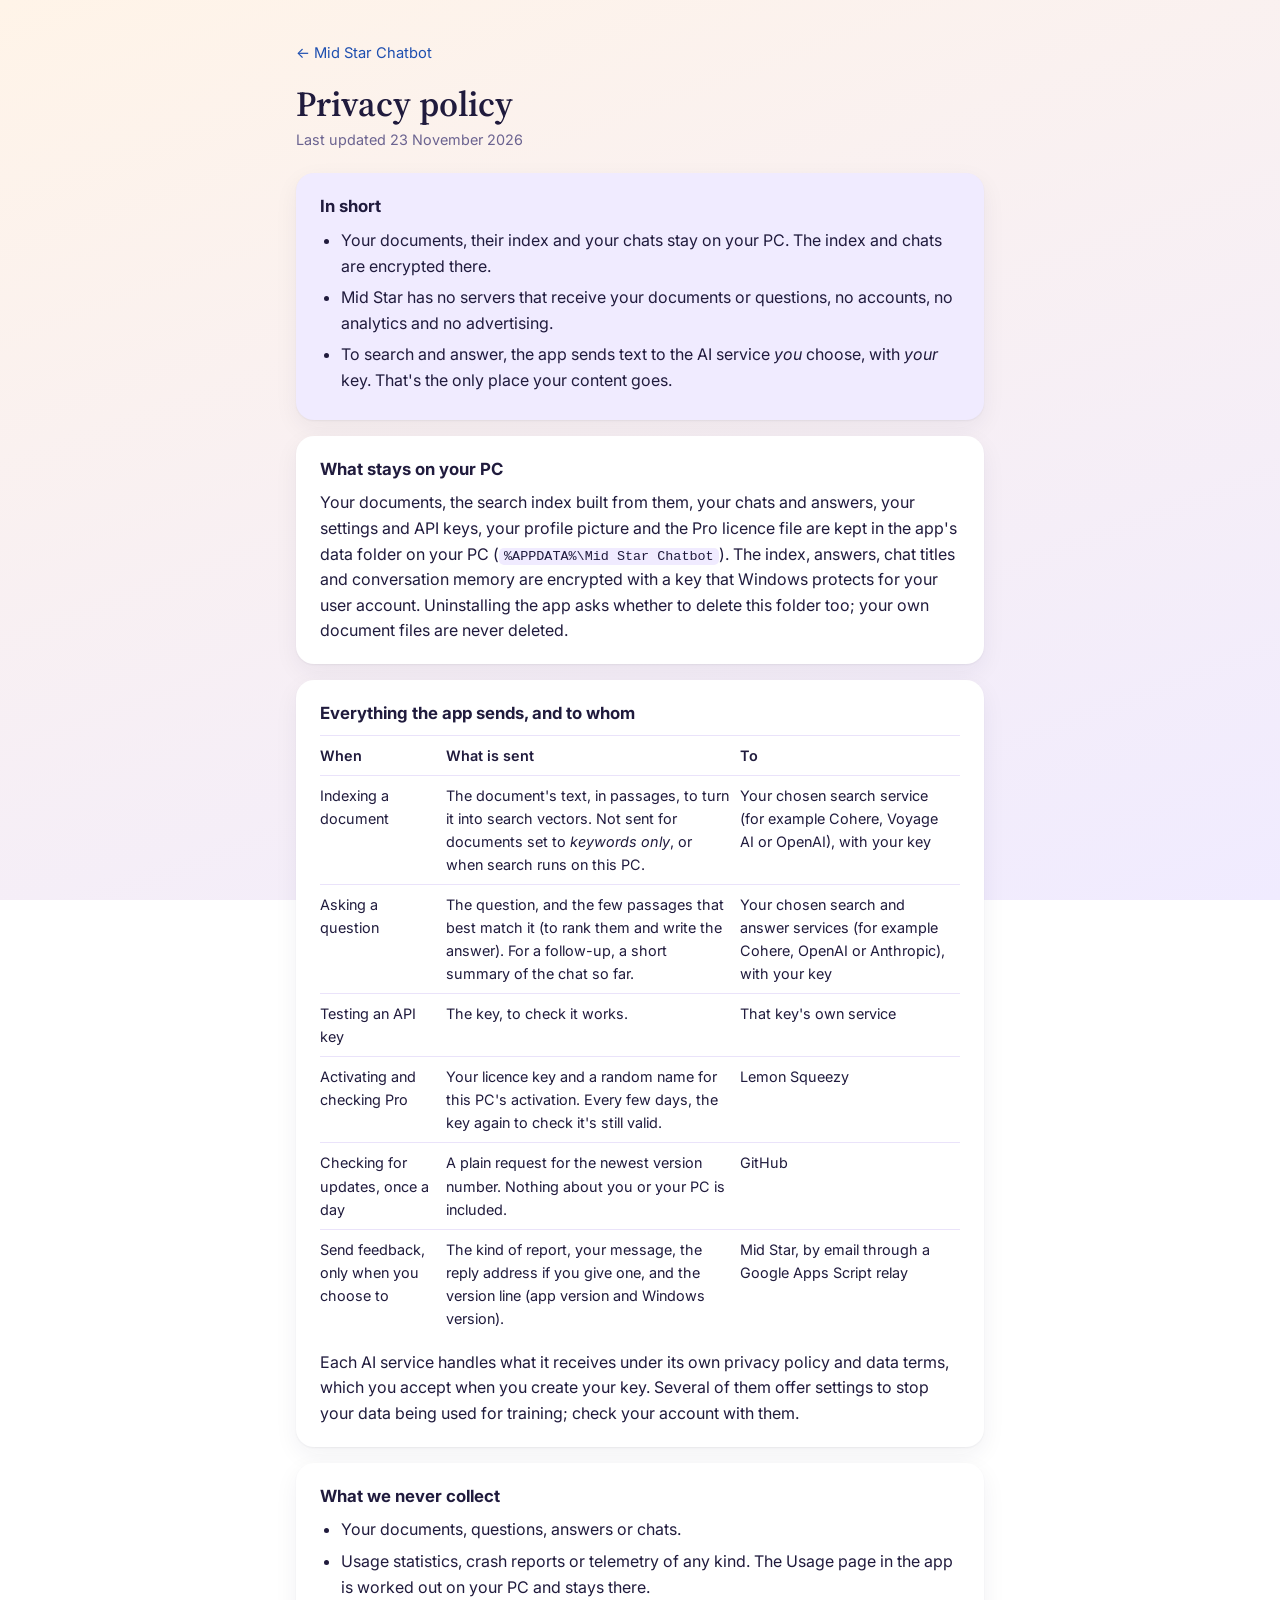
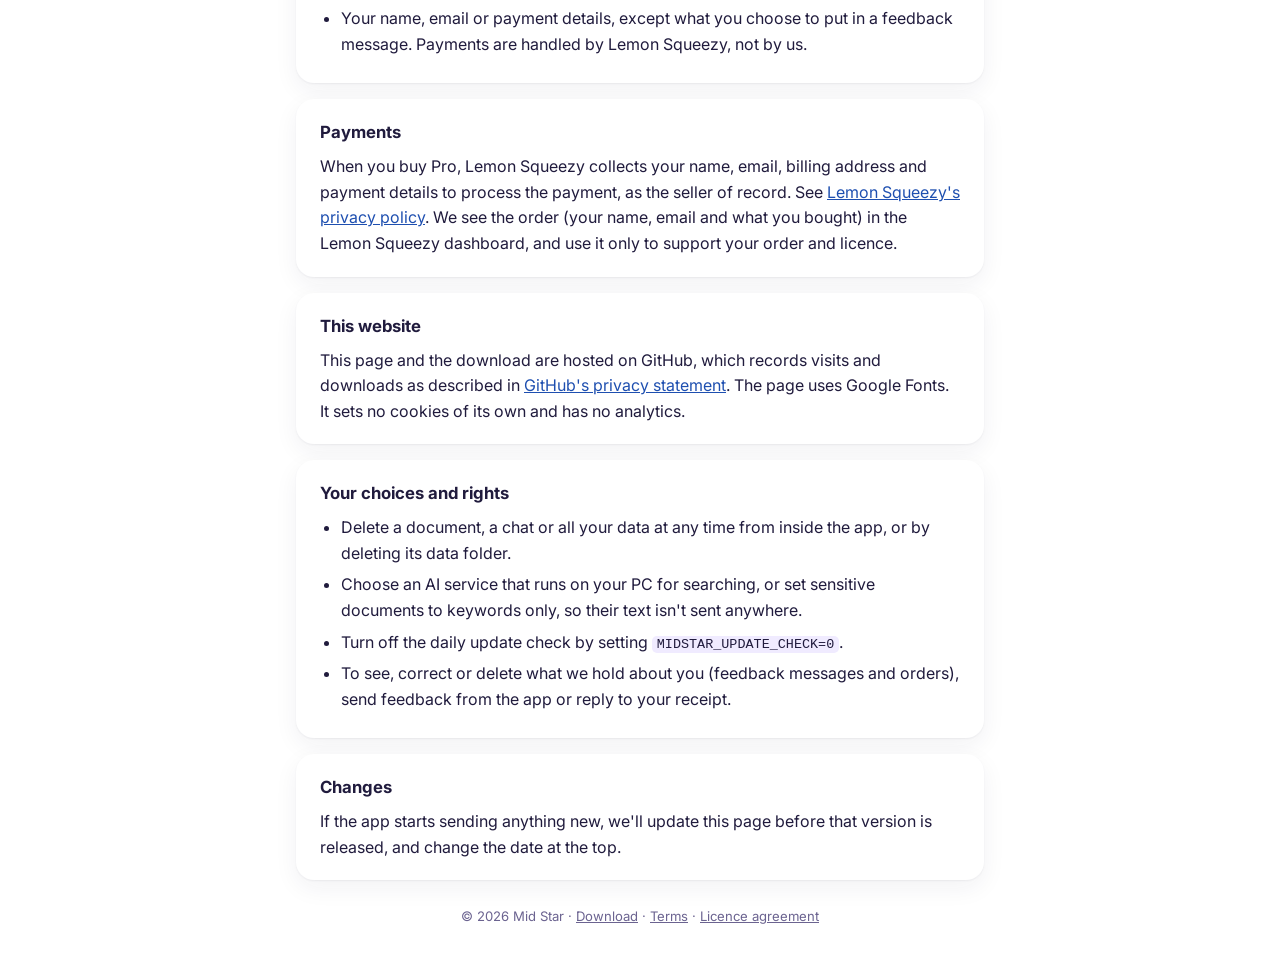
==== privacy.html @ 4aff1b57 "Terms of use and sale, and privacy policy; licence agreement updated for every document type and AI " ====
<!DOCTYPE html>
<!-- Copyright (c) 2026 Mid Star. All rights reserved. -->
<html lang="en">
<head>
<meta charset="UTF-8">
<meta name="viewport" content="width=device-width, initial-scale=1.0">
<title>Privacy policy — Mid Star Chatbot</title>
<meta name="description" content="What Mid Star Chatbot keeps on your PC, and exactly what it sends, to whom.">
<link rel="icon" type="image/png" href="icon-192.png">
<link rel="preconnect" href="https://fonts.googleapis.com">
<link href="https://fonts.googleapis.com/css2?family=Source+Serif+4:opsz,wght@8..60,600&family=Inter:wght@400;500;600&display=swap" rel="stylesheet">
<meta name="theme-color" content="#F0EBFF" media="(prefers-color-scheme: light)">
<meta name="theme-color" content="#16131F" media="(prefers-color-scheme: dark)">
<style>
  :root {
    --bg-a: #FFF4E8; --bg-b: #F0EBFF; --paper: #FFFFFF; --ink: #201B3D; --ink-soft: #6B6390;
    --blue: #2D6CDF; --blue-deep: #1E4FB0; --purple: #7C5CFC; --red: #F0503F; --rule: #EAE3FA; --tint: #F0EBFF;
    color-scheme: light;
  }
  @media (prefers-color-scheme: dark) {
    :root {
      --bg-a: #16131F; --bg-b: #1C1730; --paper: #1E1A2B; --ink: #EEEAF8; --ink-soft: #A79FC8;
      --blue: #6E9BF0; --blue-deep: #9DBBF5; --purple: #A08BFF; --red: #FF7B6B; --rule: #342D4A; --tint: #2A2440;
      color-scheme: dark;
    }
  }
  * { box-sizing: border-box; }
  body { margin: 0; min-height: 100vh; font-family: "Inter", -apple-system, BlinkMacSystemFont, "Segoe UI", sans-serif;
         color: var(--ink); background: linear-gradient(160deg, var(--bg-a) 0%, var(--bg-b) 100%) fixed; line-height: 1.6; }
  main { width: min(720px, 100%); margin: 0 auto; padding: 40px 16px 40px; }
  .back { display: inline-block; margin: 0 0 18px; color: var(--blue-deep); font-size: 0.92rem; text-decoration: none; }
  .back:hover { text-decoration: underline; }
  h1 { margin: 0 0 4px; font-family: "Source Serif 4", Georgia, serif; font-weight: 600; font-size: clamp(1.7rem, 5vw, 2.2rem); line-height: 1.15; }
  .updated { margin: 0 0 22px; color: var(--ink-soft); font-size: 0.9rem; }
  .card { margin: 0 0 16px; padding: 20px 24px; border-radius: 18px; background: var(--paper);
          box-shadow: 0 1px 2px rgba(32, 27, 61, 0.06), 0 8px 24px rgba(32, 27, 61, 0.06); }
  h2 { margin: 0 0 8px; font-size: 1.05rem; }
  p, ul { margin: 0 0 10px; }
  .card > :last-child { margin-bottom: 0; }
  ul { padding-left: 1.3em; }
  li { margin: 0 0 6px; }
  a { color: var(--blue-deep); }
  .summary { background: var(--tint); }
  footer { margin-top: 26px; font-size: 0.82rem; color: var(--ink-soft); text-align: center; }
  footer a { color: inherit; }
  table { width: 100%; border-collapse: collapse; font-size: 0.9rem; }
  th, td { text-align: left; vertical-align: top; padding: 8px 8px 8px 0; border-top: 1px solid var(--rule); }
  th { font-weight: 600; }
  .wide { overflow-x: auto; }
  code { font-family: Consolas, "SFMono-Regular", Menlo, monospace; font-size: 0.84rem; padding: 1px 5px; border-radius: 5px; background: var(--tint); overflow-wrap: anywhere; }
</style>
</head>
<body>
<main>
  <a class="back" href="./">← Mid Star Chatbot</a>
  <h1>Privacy policy</h1>
  <p class="updated">Last updated 23 November 2026</p>

  <section class="card summary">
    <h2>In short</h2>
    <ul>
      <li>Your documents, their index and your chats stay on your PC. The index and chats are encrypted there.</li>
      <li>Mid Star has no servers that receive your documents or questions, no accounts, no analytics and no advertising.</li>
      <li>To search and answer, the app sends text to the AI service <em>you</em> choose, with <em>your</em> key. That's the only place your content goes.</li>
    </ul>
  </section>

  <section class="card">
    <h2>What stays on your PC</h2>
    <p>Your documents, the search index built from them, your chats and answers, your settings and API keys, your profile picture and the Pro licence file are kept in the app's data folder on your PC (<code>%APPDATA%\Mid Star Chatbot</code>). The index, answers, chat titles and conversation memory are encrypted with a key that Windows protects for your user account. Uninstalling the app asks whether to delete this folder too; your own document files are never deleted.</p>
  </section>

  <section class="card">
    <h2>Everything the app sends, and to whom</h2>
    <div class="wide">
    <table>
      <tr><th>When</th><th>What is sent</th><th>To</th></tr>
      <tr><td>Indexing a document</td><td>The document's text, in passages, to turn it into search vectors. Not sent for documents set to <em>keywords only</em>, or when search runs on this PC.</td><td>Your chosen search service (for example Cohere, Voyage AI or OpenAI), with your key</td></tr>
      <tr><td>Asking a question</td><td>The question, and the few passages that best match it (to rank them and write the answer). For a follow-up, a short summary of the chat so far.</td><td>Your chosen search and answer services (for example Cohere, OpenAI or Anthropic), with your key</td></tr>
      <tr><td>Testing an API key</td><td>The key, to check it works.</td><td>That key's own service</td></tr>
      <tr><td>Activating and checking Pro</td><td>Your licence key and a random name for this PC's activation. Every few days, the key again to check it's still valid.</td><td>Lemon Squeezy</td></tr>
      <tr><td>Checking for updates, once a day</td><td>A plain request for the newest version number. Nothing about you or your PC is included.</td><td>GitHub</td></tr>
      <tr><td>Send feedback, only when you choose to</td><td>The kind of report, your message, the reply address if you give one, and the version line (app version and Windows version).</td><td>Mid Star, by email through a Google Apps Script relay</td></tr>
    </table>
    </div>
    <p style="margin-top: 12px">Each AI service handles what it receives under its own privacy policy and data terms, which you accept when you create your key. Several of them offer settings to stop your data being used for training; check your account with them.</p>
  </section>

  <section class="card">
    <h2>What we never collect</h2>
    <ul>
      <li>Your documents, questions, answers or chats.</li>
      <li>Usage statistics, crash reports or telemetry of any kind. The Usage page in the app is worked out on your PC and stays there.</li>
      <li>Your name, email or payment details, except what you choose to put in a feedback message. Payments are handled by Lemon Squeezy, not by us.</li>
    </ul>
  </section>

  <section class="card">
    <h2>Payments</h2>
    <p>When you buy Pro, Lemon Squeezy collects your name, email, billing address and payment details to process the payment, as the seller of record. See <a href="https://www.lemonsqueezy.com/privacy">Lemon Squeezy's privacy policy</a>. We see the order (your name, email and what you bought) in the Lemon Squeezy dashboard, and use it only to support your order and licence.</p>
  </section>

  <section class="card">
    <h2>This website</h2>
    <p>This page and the download are hosted on GitHub, which records visits and downloads as described in <a href="https://docs.github.com/en/site-policy/privacy-policies/github-general-privacy-statement">GitHub's privacy statement</a>. The page uses Google Fonts. It sets no cookies of its own and has no analytics.</p>
  </section>

  <section class="card">
    <h2>Your choices and rights</h2>
    <ul>
      <li>Delete a document, a chat or all your data at any time from inside the app, or by deleting its data folder.</li>
      <li>Choose an AI service that runs on your PC for searching, or set sensitive documents to keywords only, so their text isn't sent anywhere.</li>
      <li>Turn off the daily update check by setting <code>MIDSTAR_UPDATE_CHECK=0</code>.</li>
      <li>To see, correct or delete what we hold about you (feedback messages and orders), send feedback from the app or reply to your receipt.</li>
    </ul>
  </section>

  <section class="card">
    <h2>Changes</h2>
    <p>If the app starts sending anything new, we'll update this page before that version is released, and change the date at the top.</p>
  </section>

  <footer>
    © 2026 Mid Star · <a href="./">Download</a> · <a href="terms.html">Terms</a> · <a href="LICENSE.txt">Licence agreement</a>
  </footer>
</main>
</body>
</html>
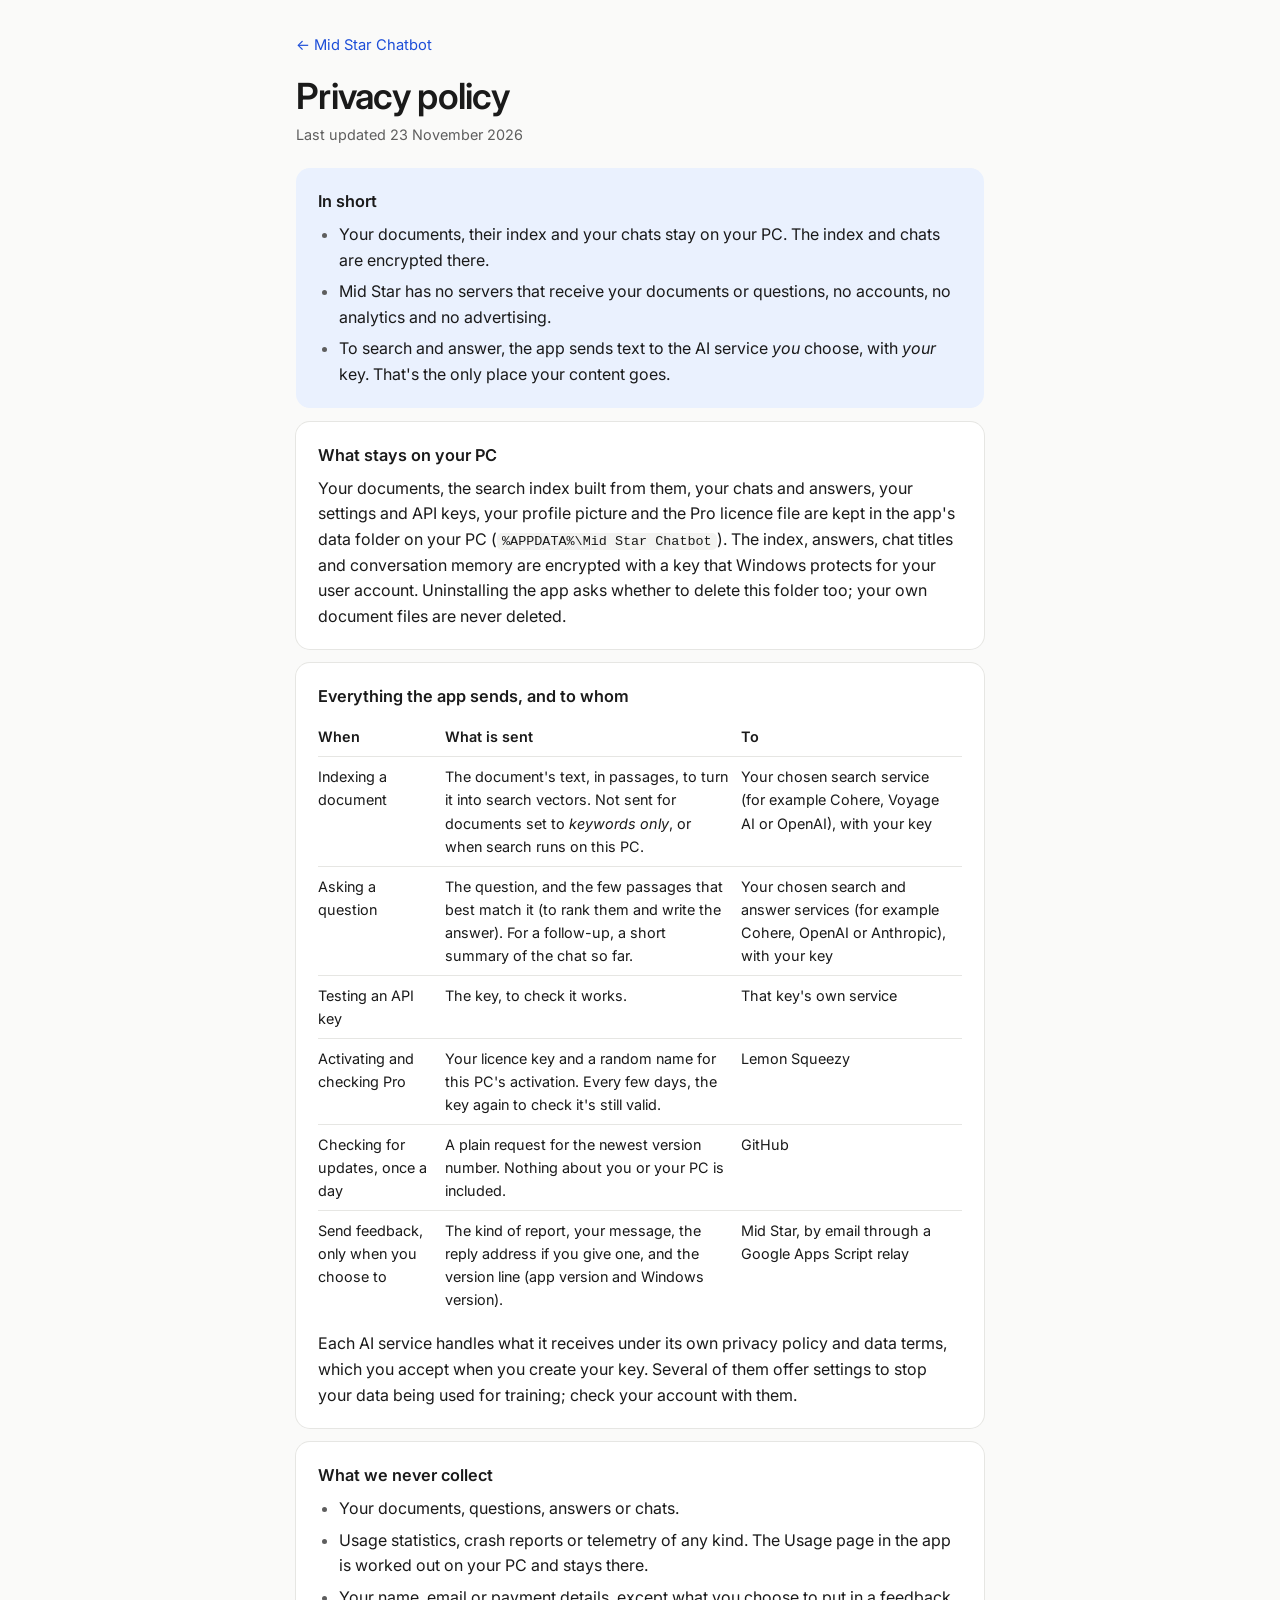
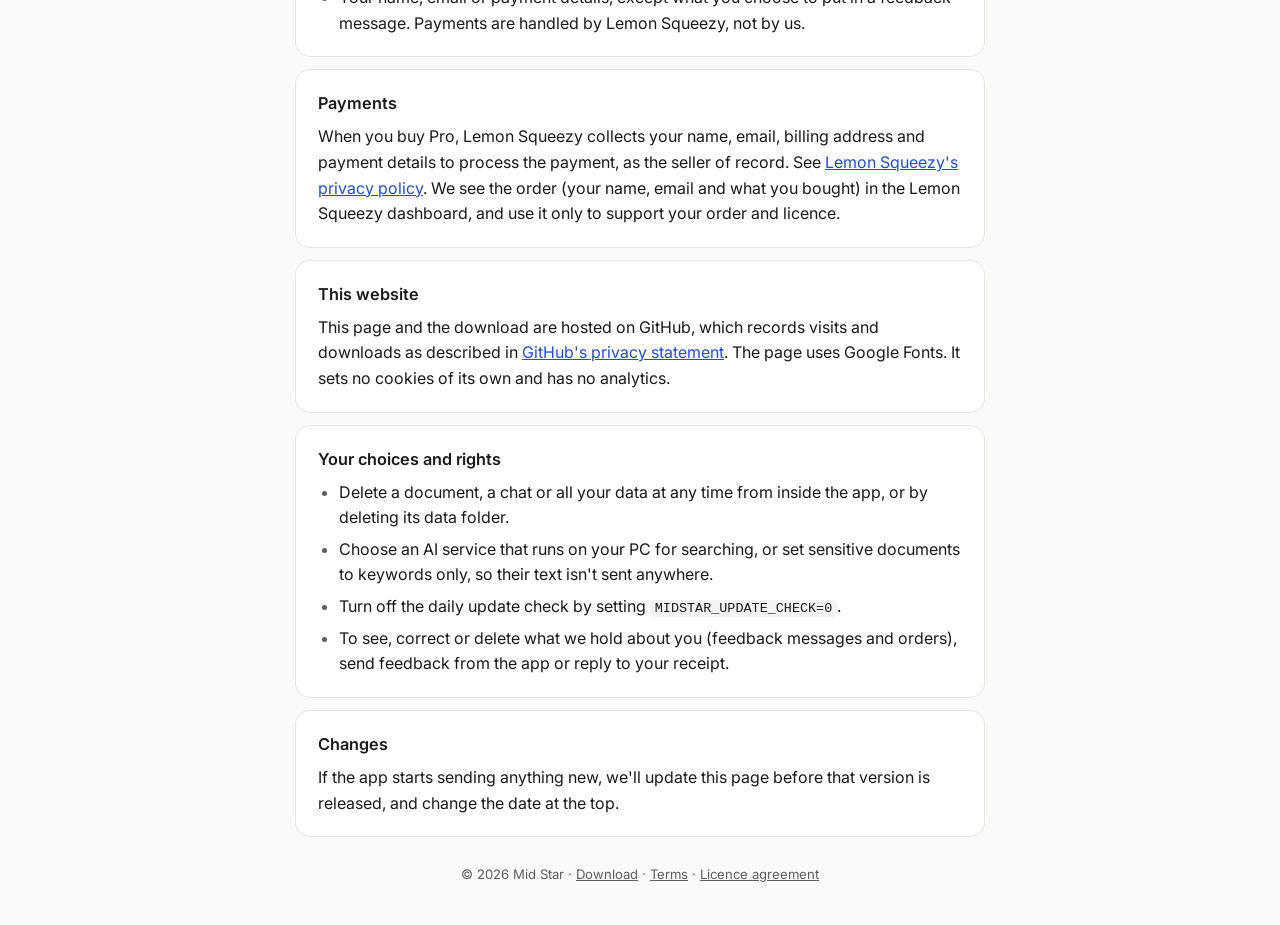
==== commit c6ff9f20: "Restyle the download, terms and privacy pages to match the app: flat, one blue, Inter, light and dar" ====
--- a/privacy.html
+++ b/privacy.html
@@ -8,50 +8,13 @@
 <meta name="description" content="What Mid Star Chatbot keeps on your PC, and exactly what it sends, to whom.">
 <link rel="icon" type="image/png" href="icon-192.png">
 <link rel="preconnect" href="https://fonts.googleapis.com">
-<link href="https://fonts.googleapis.com/css2?family=Source+Serif+4:opsz,wght@8..60,600&family=Inter:wght@400;500;600&display=swap" rel="stylesheet">
-<meta name="theme-color" content="#F0EBFF" media="(prefers-color-scheme: light)">
-<meta name="theme-color" content="#16131F" media="(prefers-color-scheme: dark)">
-<style>
-  :root {
-    --bg-a: #FFF4E8; --bg-b: #F0EBFF; --paper: #FFFFFF; --ink: #201B3D; --ink-soft: #6B6390;
-    --blue: #2D6CDF; --blue-deep: #1E4FB0; --purple: #7C5CFC; --red: #F0503F; --rule: #EAE3FA; --tint: #F0EBFF;
-    color-scheme: light;
-  }
-  @media (prefers-color-scheme: dark) {
-    :root {
-      --bg-a: #16131F; --bg-b: #1C1730; --paper: #1E1A2B; --ink: #EEEAF8; --ink-soft: #A79FC8;
-      --blue: #6E9BF0; --blue-deep: #9DBBF5; --purple: #A08BFF; --red: #FF7B6B; --rule: #342D4A; --tint: #2A2440;
-      color-scheme: dark;
-    }
-  }
-  * { box-sizing: border-box; }
-  body { margin: 0; min-height: 100vh; font-family: "Inter", -apple-system, BlinkMacSystemFont, "Segoe UI", sans-serif;
-         color: var(--ink); background: linear-gradient(160deg, var(--bg-a) 0%, var(--bg-b) 100%) fixed; line-height: 1.6; }
-  main { width: min(720px, 100%); margin: 0 auto; padding: 40px 16px 40px; }
-  .back { display: inline-block; margin: 0 0 18px; color: var(--blue-deep); font-size: 0.92rem; text-decoration: none; }
-  .back:hover { text-decoration: underline; }
-  h1 { margin: 0 0 4px; font-family: "Source Serif 4", Georgia, serif; font-weight: 600; font-size: clamp(1.7rem, 5vw, 2.2rem); line-height: 1.15; }
-  .updated { margin: 0 0 22px; color: var(--ink-soft); font-size: 0.9rem; }
-  .card { margin: 0 0 16px; padding: 20px 24px; border-radius: 18px; background: var(--paper);
-          box-shadow: 0 1px 2px rgba(32, 27, 61, 0.06), 0 8px 24px rgba(32, 27, 61, 0.06); }
-  h2 { margin: 0 0 8px; font-size: 1.05rem; }
-  p, ul { margin: 0 0 10px; }
-  .card > :last-child { margin-bottom: 0; }
-  ul { padding-left: 1.3em; }
-  li { margin: 0 0 6px; }
-  a { color: var(--blue-deep); }
-  .summary { background: var(--tint); }
-  footer { margin-top: 26px; font-size: 0.82rem; color: var(--ink-soft); text-align: center; }
-  footer a { color: inherit; }
-  table { width: 100%; border-collapse: collapse; font-size: 0.9rem; }
-  th, td { text-align: left; vertical-align: top; padding: 8px 8px 8px 0; border-top: 1px solid var(--rule); }
-  th { font-weight: 600; }
-  .wide { overflow-x: auto; }
-  code { font-family: Consolas, "SFMono-Regular", Menlo, monospace; font-size: 0.84rem; padding: 1px 5px; border-radius: 5px; background: var(--tint); overflow-wrap: anywhere; }
-</style>
+<link href="https://fonts.googleapis.com/css2?family=Inter:wght@400;500;600&display=swap" rel="stylesheet">
+<meta name="theme-color" content="#FAFAF9" media="(prefers-color-scheme: light)">
+<meta name="theme-color" content="#131313" media="(prefers-color-scheme: dark)">
+<link rel="stylesheet" href="site.css">
 </head>
 <body>
-<main>
+<main class="wide-page">
   <a class="back" href="./">← Mid Star Chatbot</a>
   <h1>Privacy policy</h1>
   <p class="updated">Last updated 23 November 2026</p>
--- a/site.css
+++ b/site.css
@@ -0,0 +1,87 @@
+/* Copyright (c) 2026 Mid Star. All rights reserved.
+   The download, terms and privacy pages: the same flat look as the app (one
+   blue accent, Inter, hairline rings instead of shadows), light and dark. */
+:root {
+  --bg: #FAFAF9; --paper: #FFFFFF; --ink: #1A1A1A; --ink-soft: #5E5E5E;
+  --blue: #2563EB; --blue-deep: #1D4ED8; --on-blue: #FFFFFF; --rule: #E6E6E3; --tint: #F3F3F1;
+  --accent-bg: #EAF1FE; --warn-ink: #A16207; --warn-bg: #FBF3DB;
+  color-scheme: light;
+}
+@media (prefers-color-scheme: dark) {
+  :root {
+    --bg: #131313; --paper: #1B1B1B; --ink: #ECECEC; --ink-soft: #A6A6A6;
+    --blue: #7AA7FF; --blue-deep: #A9C4FF; --on-blue: #0B1530; --rule: #2E2E2E; --tint: #242424;
+    --accent-bg: #1C2740; --warn-ink: #E5B567; --warn-bg: #36290F;
+    color-scheme: dark;
+  }
+}
+* { box-sizing: border-box; }
+body {
+  margin: 0;
+  min-height: 100vh;
+  font-family: "Inter", -apple-system, BlinkMacSystemFont, "Segoe UI", sans-serif;
+  color: var(--ink);
+  background: var(--bg);
+  line-height: 1.6;
+  -webkit-font-smoothing: antialiased;
+}
+main { width: min(680px, 100%); margin: 0 auto; padding: 48px 16px 40px; }
+main.wide-page { width: min(720px, 100%); padding-top: 32px; }
+a { color: var(--blue-deep); }
+a:focus-visible, button:focus-visible { outline: 2px solid var(--blue); outline-offset: 3px; border-radius: 6px; }
+
+/* The brand row: the logo and the name. */
+.brand { display: flex; align-items: center; gap: 14px; }
+.brand img { width: 52px; height: 52px; border-radius: 14px; }
+h1 { margin: 0; font-weight: 600; font-size: clamp(1.75rem, 5.5vw, 2.25rem); line-height: 1.15; letter-spacing: -0.02em; }
+.for { margin: 2px 0 0; font-size: 0.95rem; color: var(--ink-soft); }
+.tagline { margin: 22px 0 26px; font-size: 1.1rem; }
+
+/* Cards: paper on the page, with a hairline ring. */
+.card { margin: 0 0 14px; padding: 20px 22px; border-radius: 14px; background: var(--paper); box-shadow: 0 0 0 1px var(--rule); }
+.card > :last-child { margin-bottom: 0; }
+.card.summary { background: var(--accent-bg); box-shadow: none; }
+h2 { margin: 0 0 8px; font-size: 1.02rem; font-weight: 600; }
+p, ul, ol { margin: 0 0 10px; }
+ul, ol { padding-left: 1.3em; }
+li { margin: 0 0 6px; }
+li:last-child { margin: 0; }
+li::marker { color: var(--ink-soft); }
+.muted { color: var(--ink-soft); font-size: 0.9rem; }
+
+/* The download button: the page's one blue call to action. */
+.download {
+  display: inline-flex; align-items: center; gap: 10px;
+  padding: 13px 24px; border-radius: 10px;
+  font-weight: 600; font-size: 1.02rem; text-decoration: none;
+  color: var(--on-blue); background: var(--blue);
+}
+.download:hover { background: var(--blue-deep); }
+.download svg { width: 20px; height: 20px; fill: none; stroke: currentColor; stroke-width: 2.2; stroke-linecap: round; stroke-linejoin: round; }
+.meta { margin: 12px 0 0; font-size: 0.88rem; color: var(--ink-soft); }
+
+/* On a phone: send the link to a PC. */
+.phone { margin: 0 0 14px; padding: 16px 18px; border-radius: 14px; color: var(--warn-ink); background: var(--warn-bg); font-size: 0.95rem; }
+.phone p { margin: 0 0 10px; }
+.link-btn {
+  padding: 8px 14px; border: none; border-radius: 8px; font: inherit; font-weight: 600; font-size: 0.9rem;
+  color: var(--ink); background: var(--paper); box-shadow: 0 0 0 1px var(--rule); cursor: pointer;
+}
+
+code {
+  font-family: Consolas, "SFMono-Regular", Menlo, monospace; font-size: 0.84rem;
+  padding: 1px 5px; border-radius: 5px; background: var(--tint); overflow-wrap: anywhere;
+}
+
+/* Terms and privacy. */
+.back { display: inline-block; margin: 0 0 18px; font-size: 0.92rem; text-decoration: none; }
+.back:hover { text-decoration: underline; }
+.updated { margin: 6px 0 22px; color: var(--ink-soft); font-size: 0.9rem; }
+.wide { overflow-x: auto; }
+table { width: 100%; border-collapse: collapse; font-size: 0.9rem; }
+th, td { text-align: left; vertical-align: top; padding: 8px 10px 8px 0; border-top: 1px solid var(--rule); }
+th { font-weight: 600; border-top: none; }
+
+footer { margin-top: 28px; font-size: 0.82rem; color: var(--ink-soft); text-align: center; }
+footer a { color: inherit; }
+[hidden] { display: none !important; }
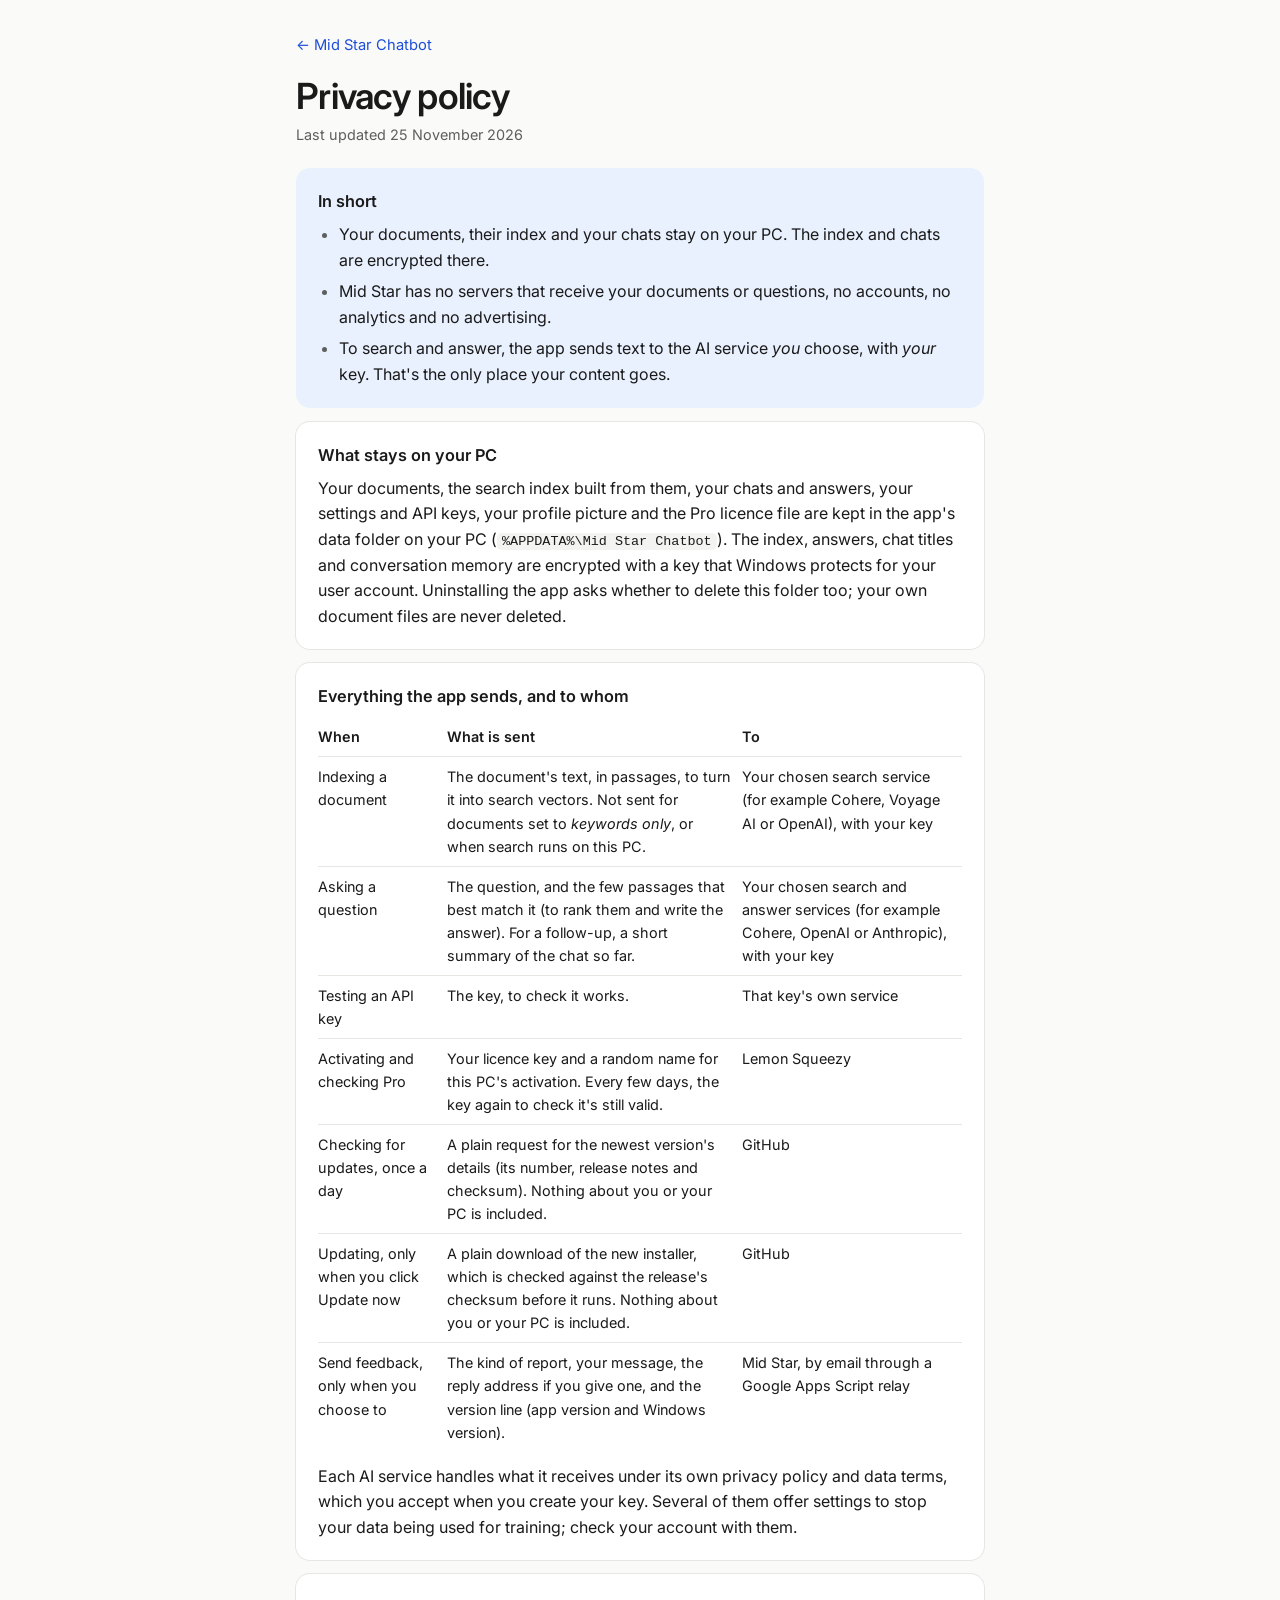
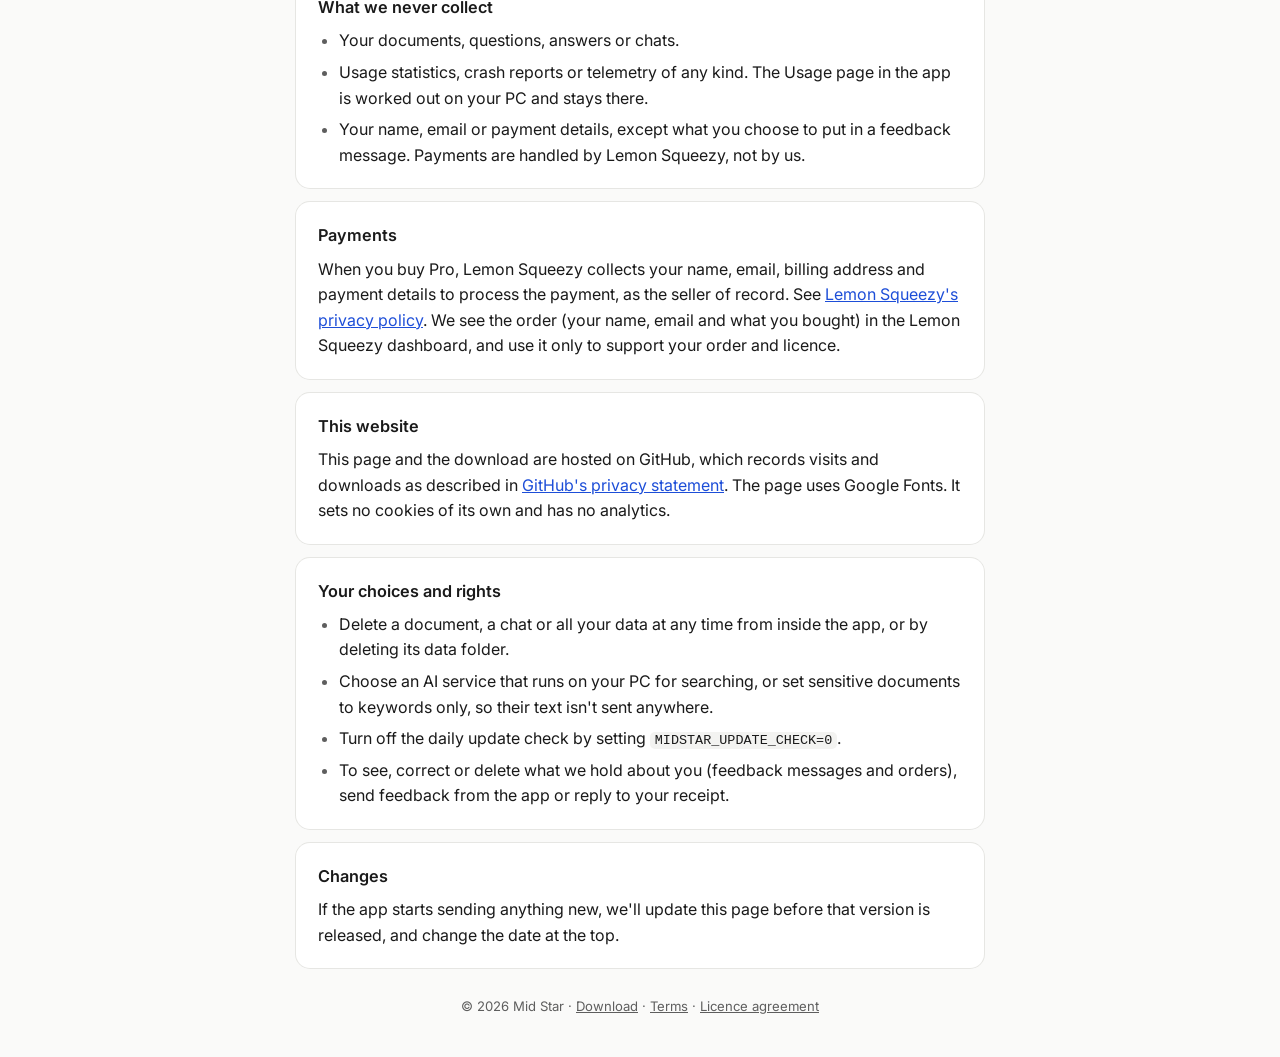
==== commit 285f9914: "Privacy: one-click updates download the installer from GitHub (1.8.0)" ====
--- a/privacy.html
+++ b/privacy.html
@@ -17,7 +17,7 @@
 <main class="wide-page">
   <a class="back" href="./">← Mid Star Chatbot</a>
   <h1>Privacy policy</h1>
-  <p class="updated">Last updated 23 November 2026</p>
+  <p class="updated">Last updated 25 November 2026</p>
 
   <section class="card summary">
     <h2>In short</h2>
@@ -42,7 +42,8 @@
       <tr><td>Asking a question</td><td>The question, and the few passages that best match it (to rank them and write the answer). For a follow-up, a short summary of the chat so far.</td><td>Your chosen search and answer services (for example Cohere, OpenAI or Anthropic), with your key</td></tr>
       <tr><td>Testing an API key</td><td>The key, to check it works.</td><td>That key's own service</td></tr>
       <tr><td>Activating and checking Pro</td><td>Your licence key and a random name for this PC's activation. Every few days, the key again to check it's still valid.</td><td>Lemon Squeezy</td></tr>
-      <tr><td>Checking for updates, once a day</td><td>A plain request for the newest version number. Nothing about you or your PC is included.</td><td>GitHub</td></tr>
+      <tr><td>Checking for updates, once a day</td><td>A plain request for the newest version's details (its number, release notes and checksum). Nothing about you or your PC is included.</td><td>GitHub</td></tr>
+      <tr><td>Updating, only when you click Update now</td><td>A plain download of the new installer, which is checked against the release's checksum before it runs. Nothing about you or your PC is included.</td><td>GitHub</td></tr>
       <tr><td>Send feedback, only when you choose to</td><td>The kind of report, your message, the reply address if you give one, and the version line (app version and Windows version).</td><td>Mid Star, by email through a Google Apps Script relay</td></tr>
     </table>
     </div>
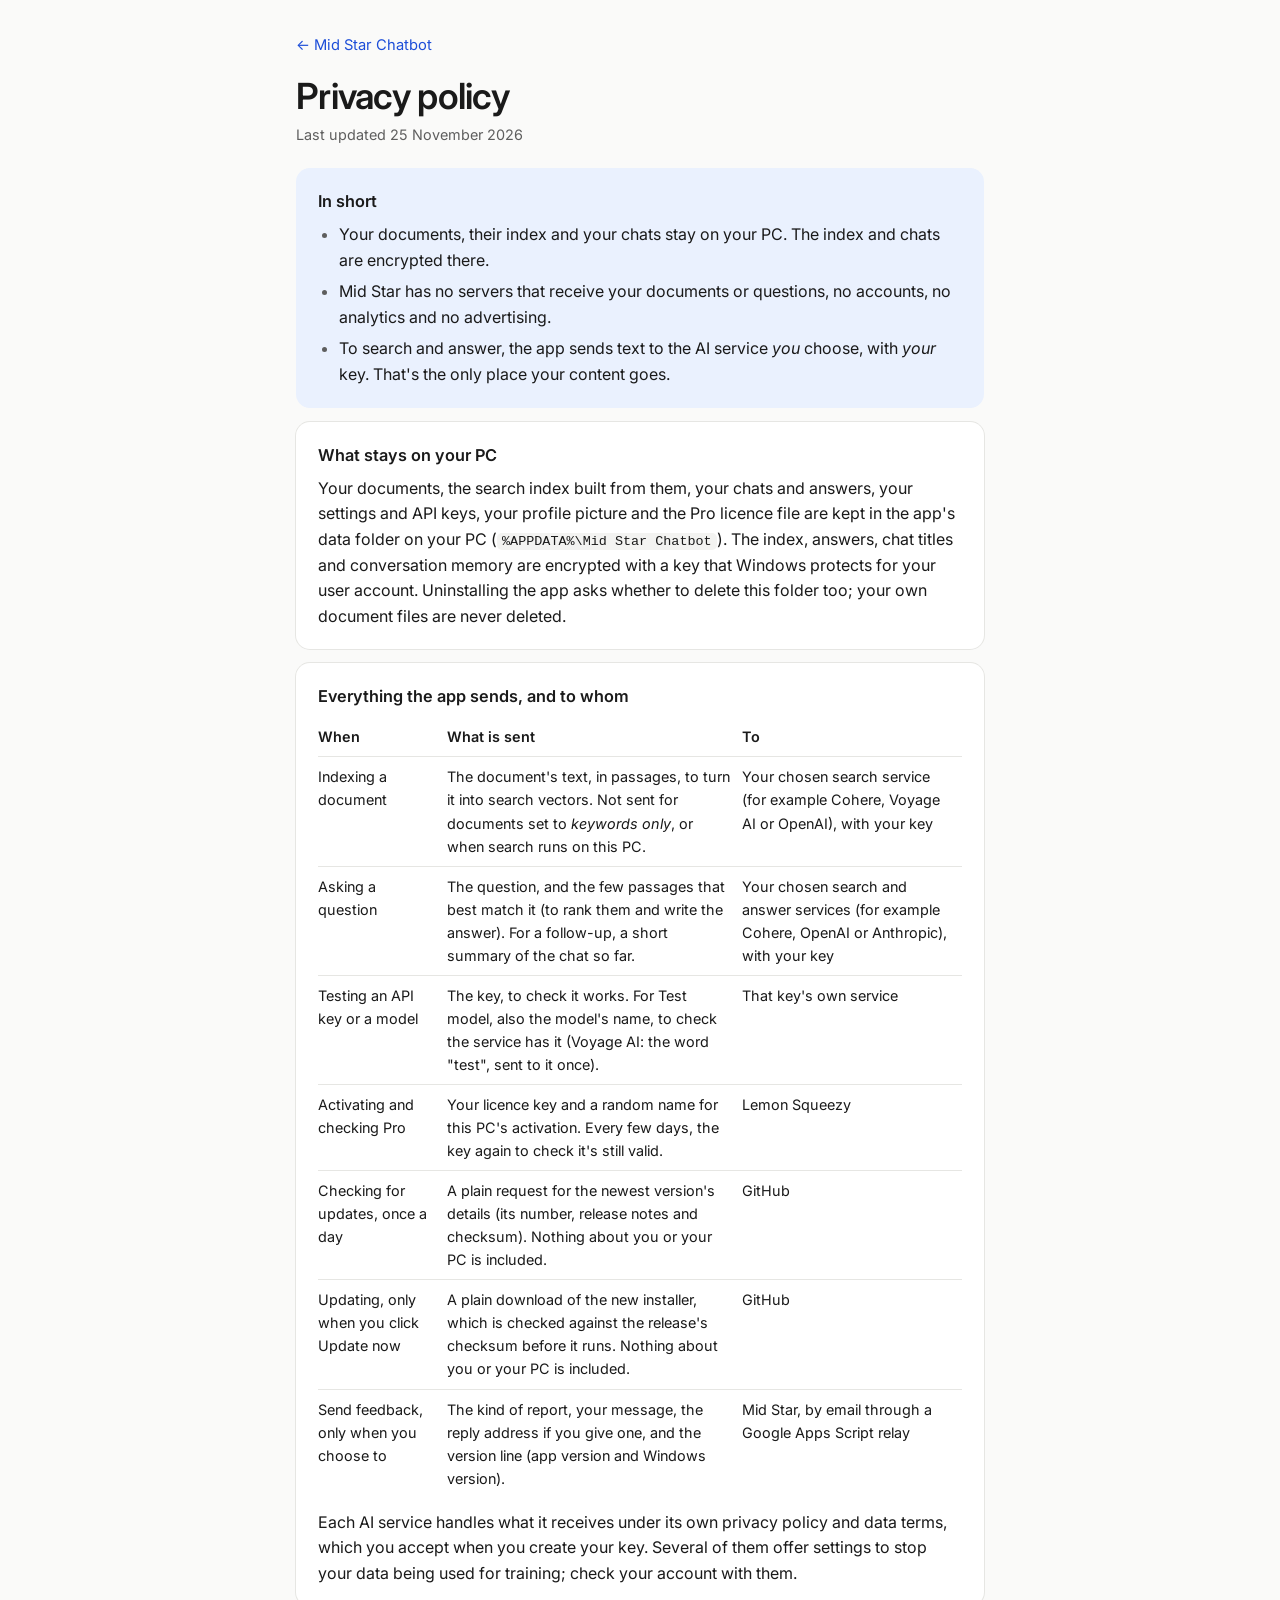
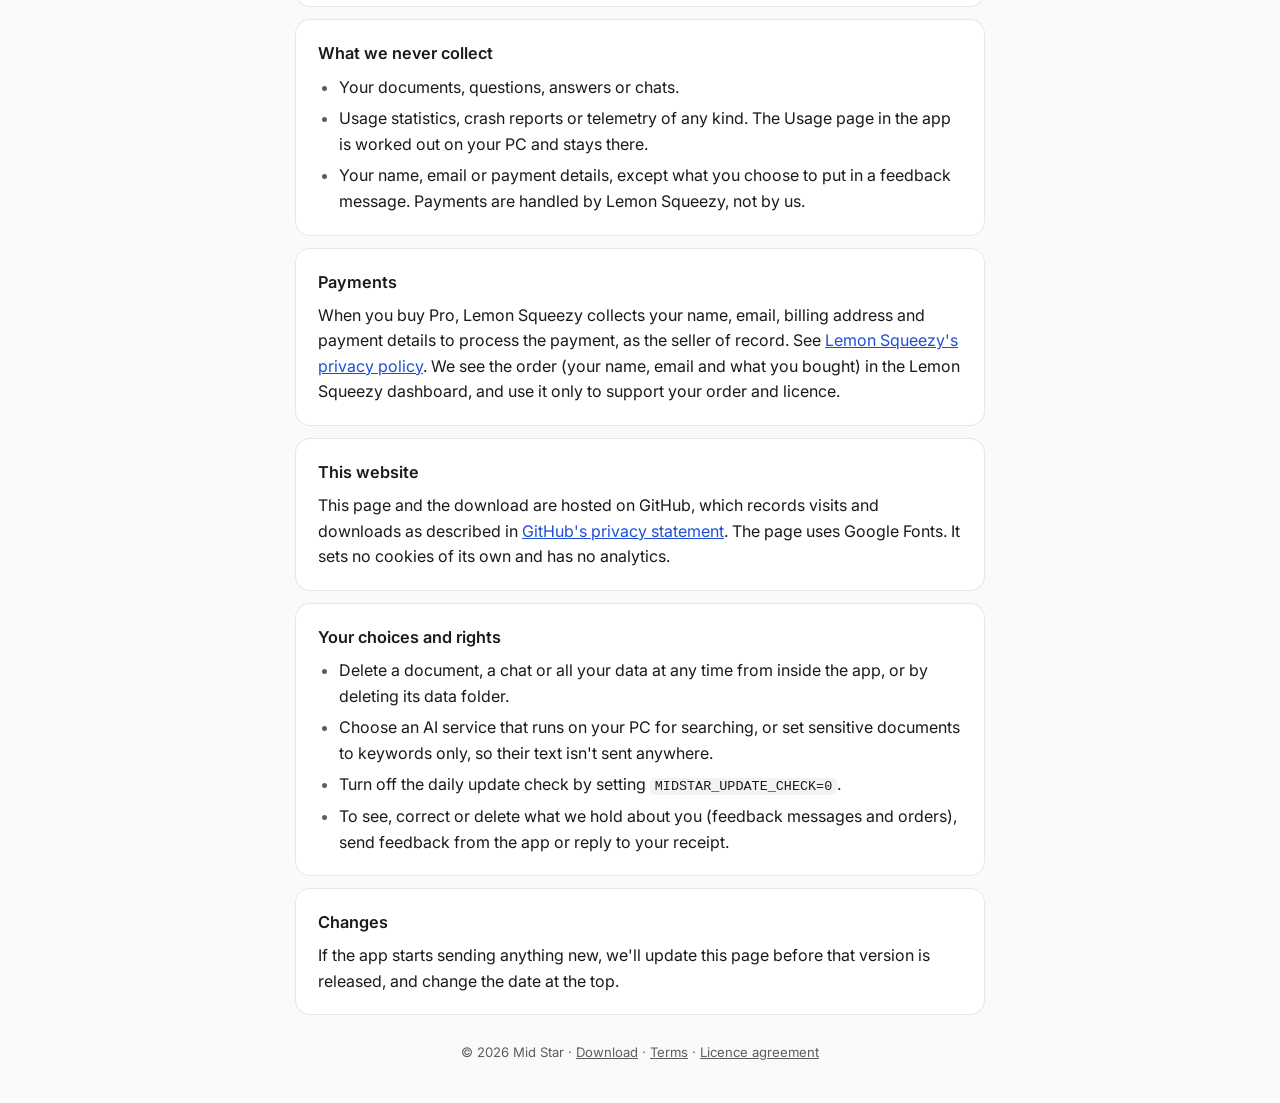
==== commit 29941f39: "Privacy: Test model sends the model's name to its service (1.8.2)" ====
--- a/privacy.html
+++ b/privacy.html
@@ -40,7 +40,7 @@
       <tr><th>When</th><th>What is sent</th><th>To</th></tr>
       <tr><td>Indexing a document</td><td>The document's text, in passages, to turn it into search vectors. Not sent for documents set to <em>keywords only</em>, or when search runs on this PC.</td><td>Your chosen search service (for example Cohere, Voyage AI or OpenAI), with your key</td></tr>
       <tr><td>Asking a question</td><td>The question, and the few passages that best match it (to rank them and write the answer). For a follow-up, a short summary of the chat so far.</td><td>Your chosen search and answer services (for example Cohere, OpenAI or Anthropic), with your key</td></tr>
-      <tr><td>Testing an API key</td><td>The key, to check it works.</td><td>That key's own service</td></tr>
+      <tr><td>Testing an API key or a model</td><td>The key, to check it works. For Test model, also the model's name, to check the service has it (Voyage AI: the word "test", sent to it once).</td><td>That key's own service</td></tr>
       <tr><td>Activating and checking Pro</td><td>Your licence key and a random name for this PC's activation. Every few days, the key again to check it's still valid.</td><td>Lemon Squeezy</td></tr>
       <tr><td>Checking for updates, once a day</td><td>A plain request for the newest version's details (its number, release notes and checksum). Nothing about you or your PC is included.</td><td>GitHub</td></tr>
       <tr><td>Updating, only when you click Update now</td><td>A plain download of the new installer, which is checked against the release's checksum before it runs. Nothing about you or your PC is included.</td><td>GitHub</td></tr>
